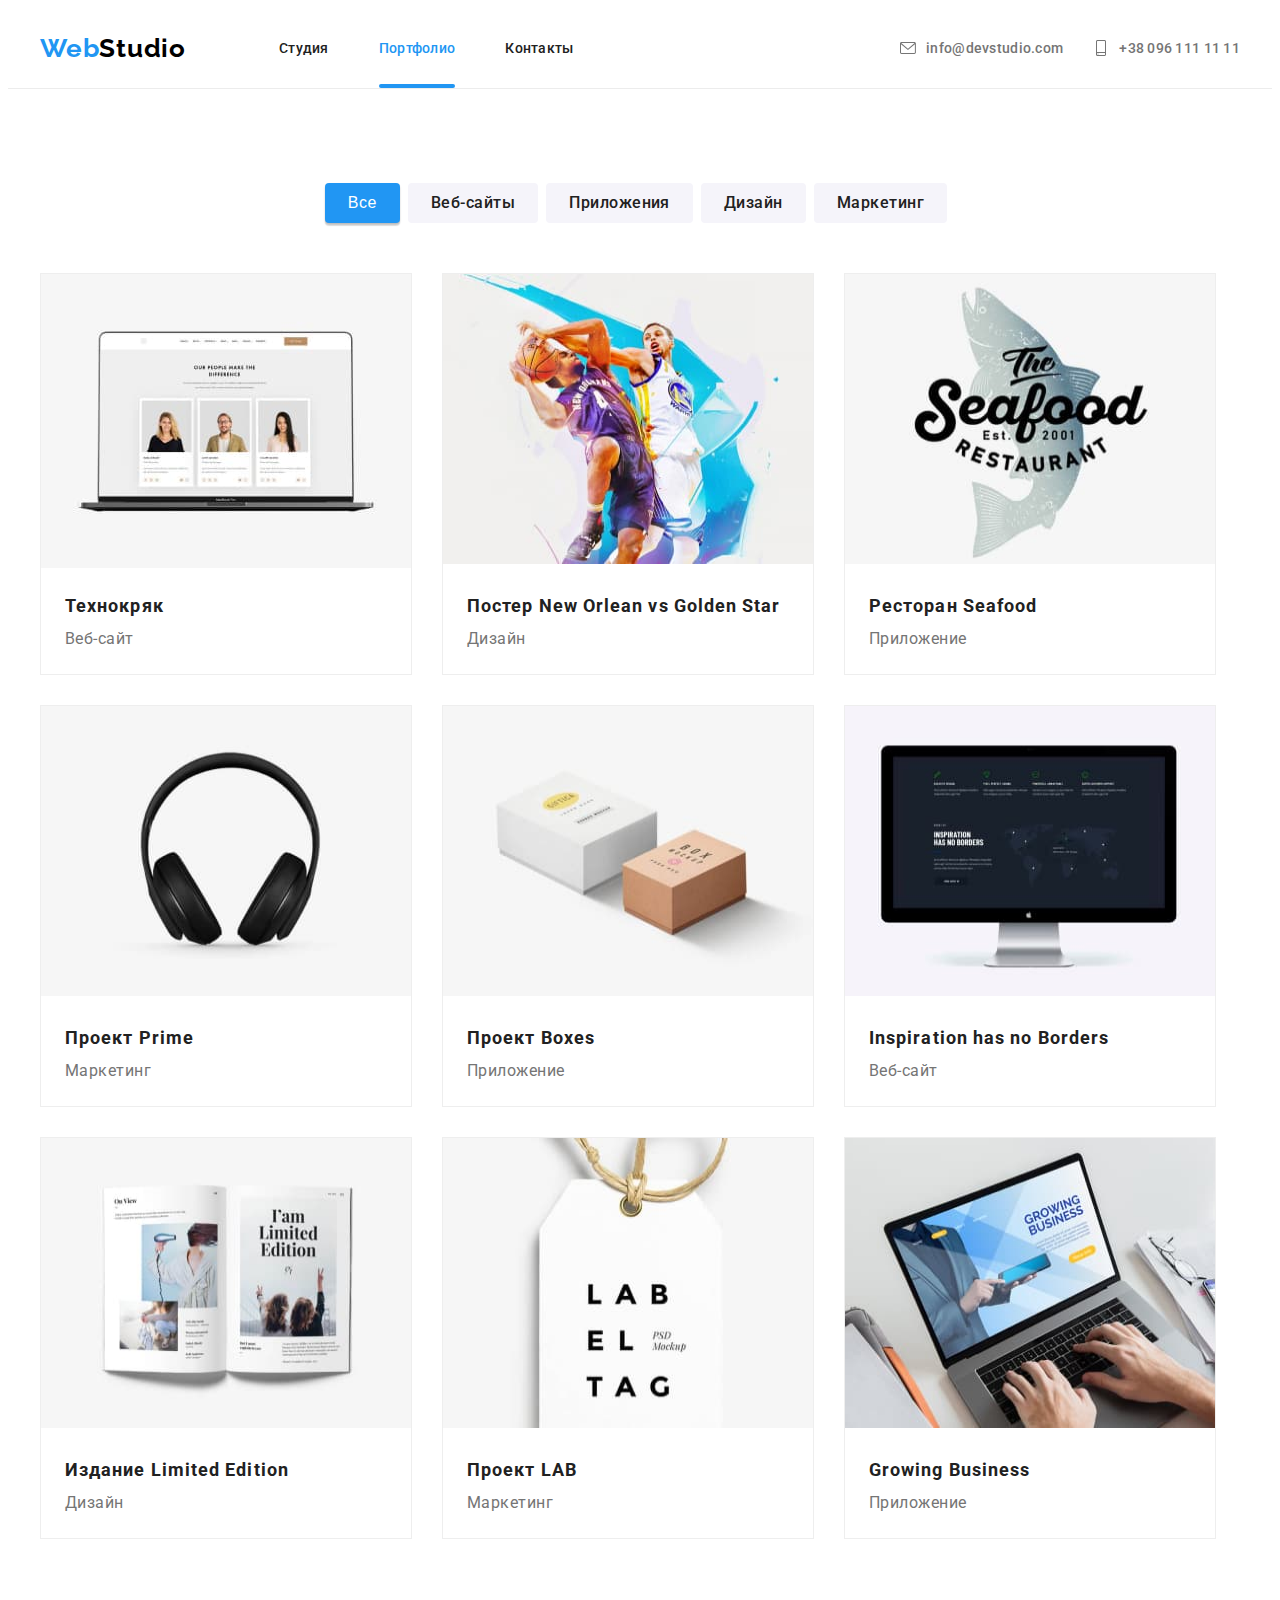
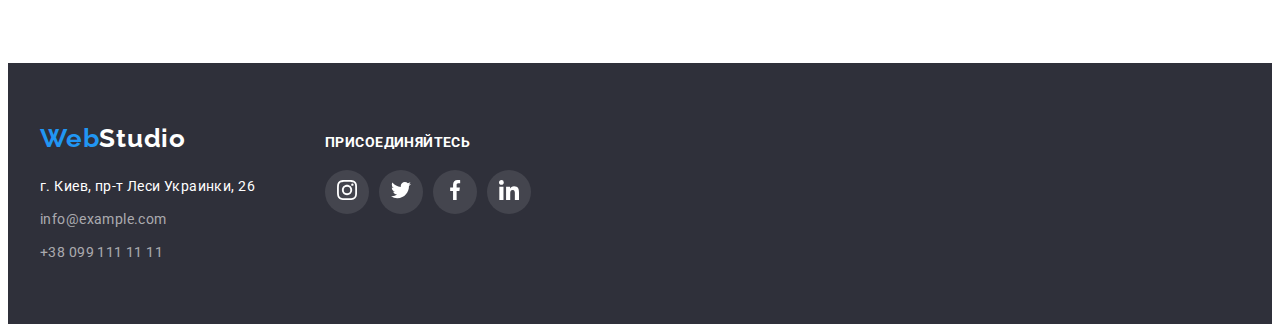
==== portfolio.html @ 9c883de3 "Initial commit" ====
<!DOCTYPE html>
<html lang="en">
  <head>
    <meta charset="UTF-8" />
    <meta http-equiv="X-UA-Compatible" content="IE=edge" />
    <meta name="viewport" content="width=device-width, initial-scale=1.0" />
    <title>portfolio</title>
    <!-- Normalize start -->
    <link
      rel="stylesheet"
      href="https://cdnjs.cloudflare.com/ajax/libs/modern-normalize/1.1.0/modern-normalize.min.css"
      integrity="sha512-wpPYUAdjBVSE4KJnH1VR1HeZfpl1ub8YT/NKx4PuQ5NmX2tKuGu6U/JRp5y+Y8XG2tV+wKQpNHVUX03MfMFn9Q=="
      crossorigin="anonymous"
      referrerpolicy="no-referrer"
    />
    <!-- Normalize end  -->
    <!-- Fonts start -->
    <link rel="preconnect" href="https://fonts.googleapis.com" />
    <link re linkl="preconnect" href="https://fonts.gstatic.com" crossorigin />
    <link
      href="https://fonts.googleapis.com/css2?family=Raleway:wght@700&family=Roboto:wght@400;500;700;900&display=swap"
      rel="stylesheet"
    />
    <!-- Fonts end -->
    <link rel="stylesheet" href="./css/styles.css" />
  </head>
  <body>
    <!-- Header section -->
    <header class="header">
      <div class="container header-container">
        <!-- логотип -->
        <a class="header-logo link" href="./index.html" lang="en"
          >Web<span class="logo-accent">Studio</span>
        </a>
        <nav class="header-nav">
          <ul class="header-list list">
            <li class="header-item"><a class="header-link link" href="./index.html">Студия</a></li>
            <li class="header-item">
              <a class="header-link header-link-current link" href="./portfolio.html">Портфолио</a>
            </li>
            <li class="header-item"><a class="header-link link" href="">Контакты</a></li>
          </ul>
        </nav>
        <!-- телефон та пошта -->
        <h2 hidden>contact</h2>

      <ul class="contact-list list">
        <li class="contact-item">
          <a href="mailto:info@devstudio.com"class="contact-link link"><svg class="header-contact-icon">
                            <use href="./images/icons.svg#envelope" width="16" height="16"></use>
                        </svg>info@devstudio.com</a>          
        </li>
        <li class="contact-item">
          <a  href="tel:+380961111111" class="contact-link link"><svg class="header-contact-icon">
                            <use href="./images/icons.svg#smartphone" width="16" height="16"></use>
                        </svg>+38 096 111 11 11</a>           
        </li>
        
      </ul>
      </div>
    </header>
    <main>
      <section class="filte-project">
        <div class="container">
          <h1 hidden>Наши работы</h1>
          <!--фильтр кнопки -->
          <!-- filter section  -->
          <h2 hidden>filter</h2>
          <div class="portfolio-button">
          <ul class="filter-list list">
            <li class="filter-item">
              <button class="filter-btn btn-first" type="button">Все</button>
            </li>
            <li class="filter-item">
              <button class="filter-btn btn-filter" type="button">Веб-сайты</button>
            </li>
            <li class="filter-item">
              <button class="filter-btn btn-filter" type="button">Приложения</button>
            </li>
            <li class="filter-item">
              <button class="filter-btn btn-filter" type="button">Дизайн</button>
            </li>
            <li class="filter-item">
              <button class="filter-btn btn-filter" type="button">Маркетинг</button>
            </li>
          </ul>
          </div>

          <!-- галерея -->
          <!-- project  -->
          
            <ul class="project-list list">
              <li class="project-item">
                <div class="portfolio-example">
                <img class="portfolio-foto"
                  src="./images/portfolio/photo1.jpg"
                  alt="пример работ"
                  class="project-img"
                  width="370"
                  height="290"
                />
                <p class="portfolio-example-text">Ресурс предлагает комплексные предложения 
                                с разным уровнем функционала и сервисов. 
                                Все это позволит посетителю получить исчерпывающие сведения 
                                о компании или частном лице.</p>
                                </div>
                <div class="menu">
                  <h2 class="project-title">Технокряк</h2>
                  <p class="project-text">Веб-сайт</p>
                </div>
              </li>
              <li class="project-item">
                <div class="portfolio-example">
                <img
                  src="./images/portfolio/photo2.jpg"
                  alt="пример работ"
                  class="project-img"
                  width="370"
                  height="290"
                /><p class="portfolio-example-text">Ресурс предлагает комплексные предложения 
                                с разным уровнем функционала и сервисов. 
                                Все это позволит посетителю получить исчерпывающие сведения 
                                о компании или частном лице.</p>
                                </div>
                <div class="menu">
                  <h2 class="project-title">Постер New Orlean vs Golden Star</h2>
                  <p class="project-text">Дизайн</p>
                </div>
              </li>
              <li class="project-item">
                <div class="portfolio-example">
                <img
                  src="./images/portfolio/photo3.jpg"
                  class="project-img"
                  alt="пример работ"
                  width="370"
                  height="290"
                /><p class="portfolio-example-text">Ресурс предлагает комплексные предложения 
                                с разным уровнем функционала и сервисов. 
                                Все это позволит посетителю получить исчерпывающие сведения 
                                о компании или частном лице.</p>
                                </div>
                <div class="menu">
                  <h2 class="project-title">Ресторан Seafood</h2>
                  <p class="project-text">Приложение</p>
                </div>
              </li>
              <li class="project-item">
                <div class="portfolio-example">
                <img
                  src="./images/portfolio/photo4.jpg"
                  class="project-img"
                  alt="пример работ"
                  width="370"
                  height="290"
                />
                <p class="portfolio-example-text">Ресурс предлагает комплексные предложения 
                                с разным уровнем функционала и сервисов. 
                                Все это позволит посетителю получить исчерпывающие сведения 
                                о компании или частном лице.</p>
                                </div>
                <div class="menu">
                  <h2 class="project-title">Проект Prime</h2>
                  <p class="project-text">Маркетинг</p>
                </div>
              </li>
              <li class="project-item">
                <div class="portfolio-example">
                <img
                  src="./images/portfolio/photo5.jpg"
                  class="project-img"
                  alt="пример работ"
                  width="370"
                  height="290"
                />
                <p class="portfolio-example-text">Ресурс предлагает комплексные предложения 
                                с разным уровнем функционала и сервисов. 
                                Все это позволит посетителю получить исчерпывающие сведения 
                                о компании или частном лице.</p>
                                </div>
                <div class="menu">
                  <h2 class="project-title">Проект Boxes</h2>
                  <p class="project-text">Приложение</p>
                </div>
              </li>
              <li class="project-item">
                <div class="portfolio-example">
                <img
                  src="./images/portfolio/photo6.jpg"
                  class="project-img"
                  alt="пример работ"
                  width="370"
                  height="290"
                />
                <p class="portfolio-example-text">Ресурс предлагает комплексные предложения 
                                с разным уровнем функционала и сервисов. 
                                Все это позволит посетителю получить исчерпывающие сведения 
                                о компании или частном лице.</p>
                                </div>
                <div class="menu">
                  <h2 class="project-title">Inspiration has no Borders</h2>
                  <p class="project-text">Веб-сайт</p>
                </div>
              </li>
              <li class="project-item">
                <div class="portfolio-example">
                <img
                  src="./images/portfolio/photo7.jpg"
                  class="project-img"
                  alt="пример работ"
                  width="370"
                  height="290"
                />
                <p class="portfolio-example-text">Ресурс предлагает комплексные предложения 
                                с разным уровнем функционала и сервисов. 
                                Все это позволит посетителю получить исчерпывающие сведения 
                                о компании или частном лице.</p>
                                </div>
                <div class="menu">
                  <h2 class="project-title">Издание Limited Edition</h2>
                  <p class="project-text">Дизайн</p>
                </div>
              </li>
              <li class="project-item">
                <div class="portfolio-example">
                <img
                  src="./images/portfolio/photo8.jpg"
                  class="project-img"
                  alt="пример работ"
                  width="370"
                  height="290"
                />
                <p class="portfolio-example-text">Ресурс предлагает комплексные предложения 
                                с разным уровнем функционала и сервисов. 
                                Все это позволит посетителю получить исчерпывающие сведения 
                                о компании или частном лице.</p>
                                </div>
                <div class="menu">
                  <h2 class="project-title">Проект LAB</h2>
                  <p class="project-text">Маркетинг</p>
                </div>
              </li>
              <li class="project-item">
                <div class="portfolio-example">
                <img
                  src="./images/portfolio/photo9.jpg"
                  class="project-img"
                  alt="пример работ"
                  width="370"
                  height="290"
                />
                <p class="portfolio-example-text">Ресурс предлагает комплексные предложения 
                                с разным уровнем функционала и сервисов. 
                                Все это позволит посетителю получить исчерпывающие сведения 
                                о компании или частном лице.</p>
                                </div>
                <div class="menu">
                  <h2 class="project-title">Growing Business</h2>
                  <p class="project-text">Приложение</p>
                </div>
              </li>
            </ul>
          
        </div>
      </section>
    </main>
    <!-- Footer section -->    
    <footer class="footer">
      <section class="footer-section">
      <div class="container">
        <div class="distribution">
        <div class="contact details">
        <div class="footer-logo">
      <a class="footer-logo-link" href="./index.html" lang="en"
        >Web<span class="logo-accent-dark">Studio</span>
      </a></div>
      <address class="footer-contacts">
        <ul class="footer-list list">
          <li class="footer-item">
            <a
              class="footer-link link"
              href="https://www.google.com/maps/d/viewer?mid=10uSM3H-mIU3GznYo2szRIEphczw&hl=en_US&ll=50.42732700000001%2C30.538092&z=17"
              target="_blank"
              rel="noopener noreferrer"
              >г. Киев, пр-т Леси Украинки, 26</a
            >
          </li>

          <li class="footer-item">
            <a class="footer-contact" href="mailto:info@example.com">info@example.com</a>
          </li>
          <li class="footer-item">
            <a class="footer-contact" href="tel:+380991111111">+38 099 111 11 11</a>
          </li>
        </ul>
      </address>
      </div>
    
  <!-- footer-socials -->
    <div class="footer-socials">
      <h3 class="footer-socials-title">присоединяйтесь</h3>
      <ul class="footer-socials-list">
        <li class="footer-socials-item">
         <a href="" class="footer-socials-link link"><svg class="footer-socials-icon" width="20" height="20"><use href="./images/icons.svg#instagram"></use> </svg></a>
        </li>
         <li class="footer-socials-item">
         <a href="" class="footer-socials-link link"><svg class="footer-socials-icon" width="20" height="20"><use href="./images/icons.svg#twitter"></use> </svg></a>
        </li>
         <li class="footer-socials-item">
         <a href="" class="footer-socials-link link"><svg class="footer-socials-icon" width="20" height="20"><use href="./images/icons.svg#facebook"></use> </svg></a>
        </li>
         <li class="footer-socials-item">
         <a href="" class="footer-socials-link link"><svg class="footer-socials-icon" width="20" height="20"><use href="./images/icons.svg#linkedin"></use> </svg></a>
        </li>
      </ul>
    </div>
    </div>
    </div>
    </section>
    </footer>
    <script src="./js/modal.js"></script>
  </body>
</html>
---- css/styles.css ----
:root {
  /* fonts */
  --main-font: 'Roboto', sans-serif;
  --secondary-font: 'Raleway', sans-serif;

  /* text colors */
  --main-txt-cl: #212121;
  --accent-txt-cl: #2196f3;
  --btn-txt-cl: #212121;

  /* bg colors */
  --dark-bg-cl: #2f303a;
  --light-bg-cl: #f5f4fa;
  /* others */
}
body {
  font-family: var(--main-font);
  color: var(--main-txt-cl);
}

/* reset styles */
h1,
h2,
h3,
h4,
h5,
h6,
p {
  margin: 0;
}
.link {
  text-decoration: none;
  color: currentColor;
}
.list {
  list-style: none;
  padding: 0;
  margin: 0;
}

/* base styles */
.container {
  width: 1200px;
  padding-left: 15px;
  padding-right: 15px;
  margin-left: auto;
  margin-right: auto;
}
.btn {
  font-family: inherit;
  font-weight: 500;
  font-size: 16px;
  line-height: calc(26 / 16);
  letter-spacing: 0.03em;
  color: var(--btn-txt-cl);
  cursor: pointer;
  border: 1px solid transparent;
  background: #f5f4fa;
  border-radius: 4px;
  padding: 6px 22px;
  margin-bottom: 32px;
transition: color 250ms cubic-bezier(0.4, 0, 0.2, 1);
}
.btn:hover,
.btn:focus {
  color: var(--accent-txt-cl);
  
}

/*  Header section */
.header{
  border-bottom: 1px solid#ECECEC;
}
.header-container {
  display: flex;
  align-items: center;  
}
.header-logo {
  font-family: var(--secondary-font);
  font-style: normal;
  font-weight: 700;
  font-size: 26px;
  line-height: calc(31 / 26);
  letter-spacing: 0.03em;
  color: #2196f3;
  text-decoration: none;
  cursor: pointer;
  margin-right: 93px;
}
.logo-accent {
  color: #000000;
}
.header-nav {
  margin-right: auto;
}
.header-list {
  
  display: flex;
}
.header-item {
  
  margin-right: 50px;
}
.header-item:last-child {
  margin-right: 0px;
}


.contact-list {
  display: flex;  
}
.header-link {
  padding-top: 32px;
  padding-bottom: 32px;
  font-weight: 500;
  font-size: 14px;
  line-height: calc(16 / 14);
  letter-spacing: 0.02em;
  color: #212121;
  padding-top: 32px;
  padding-bottom: 32px;
  display: block;
  transition: color 250ms cubic-bezier(0.4, 0, 0.2, 1);
}
.header-link:hover,
.header-link:focus {
  color: var(--accent-txt-cl);
}
.header-link-current {
  position: relative;
  color: var(--accent-txt-cl);
}
.header-link-current::after{
  content: "";
  position: absolute;
  bottom: 0;
  left: 0;
  display: block;
  width: 100%;
  height: 4px;
  background: #2196F3;
    border-radius: 2px;
}
.header-contact-icon {
  display: flex;
  align-items: center;
  justify-content: center;
  gap: 10px;
  width: 16px;
  height: 16px;
  margin-right: 10px;  
  transition: color 250ms cubic-bezier(0.4, 0, 0.2, 1);
}
.header-contact-icon {
  fill: currentColor;
}
.contact-link{
  display: flex;
    align-items: center;
    justify-content: center;
  font-weight: 500;
  font-size: 14px;
  line-height: calc(16 / 14);
  letter-spacing: 0.02em;
  color: #757575;
  transition: color 250ms cubic-bezier(0.4, 0, 0.2, 1);
}
.contact-link:hover,
.contact-link:focus {
  color: #2196F3;
  
}
.header-contact-icon{
  fill: currentColor;
}
.contact-item{
  display: flex;
  align-items: center;
  justify-content: center;
    font-family: var(--main-font-family);  
    font-weight: 500;
    font-size: 14px;
    line-height: 16px;
    letter-spacing: 0.02em;
    margin-left: 30px;
    transition: fill 250ms cubic-bezier(0.4, 0, 0.2, 1);
}
.contact-item:hover,
.contact-item:focus {
  fill: #2196F3;;
}
/* Main section */
.main-section {
  background-color: var(--dark-bg-cl);
  text-align: center;
  margin: 0 auto;
  padding-top: 200px;
  padding-bottom: 200px;
  margin: 0 auto;
    max-width: 1600px;
    height: 600px;
    background-image: linear-gradient(rgba(47, 48, 58, 0.4), rgba(47, 48, 58, 0.4)), url(../images/hero/header.jpg);
    background-repeat: no-repeat;
    background-position: center;
    background-size: cover;
  
}

.main-title {
  width: 696px;
  align-self: center;
  margin: 0 auto;
  font-weight: 900;
  font-size: 44px;
  line-height: calc(60 / 44);
  letter-spacing: 0.06em;
  color: #ffffff;
  text-transform: uppercase;
  text-align: center;
  margin-bottom: 30px;
}
.Main-btn {
  font-family: inherit;
  font-weight: 700;
  font-size: 16px;
  line-height: calc(30 / 16);
  letter-spacing: 0.06em;
  color: #ffffff;
  background-color: #2196f3;
  cursor: pointer;
  max-width: 250px;
  min-width: 200px;
  min-height: 50px;
  padding: 8px 30px;
  box-shadow: 0px 4px 4px rgba(0, 0, 0, 0.15);
  border-radius: 4px;
  border: 1px solid transparent;
  transition: background-color 250ms cubic-bezier(0.4, 0, 0.2, 1);
}
.Main-btn:hover,
.Main-btn:focus {
  background-color: #2485d4;
}
/* features */
.features-section {
  padding-top: 94px;
    padding-bottom: 94px;
    
}
.features-list {
  display: flex;
      justify-content: space-between;
      align-items: center;
}

.features-subtitle {
  font-weight: 700;
  font-size: 14px;
  line-height: calc(16 / 14);
  letter-spacing: 0.03em;
  text-transform: uppercase;
  color: #212121;
  margin-bottom: 10px;
}

.features-item {
  margin-right: 30px;
  width: 270px;
  padding: 0;
  }
    .features-item:ntn-child(4n){
      margin-right: 0;
      padding: 0;
    }
.features-item:ntn-last-child(-n + 4){
  margin-bottom: 0;
  padding: 0;
}
.features-box{
  display: flex;
    align-items: center;
    justify-content: center;
    min-height: 120px;
    background-color: #F5F4FA;
      border-radius: 4px;
      margin-bottom: 30px;
}

.features-text {
  font-weight: 400;
  font-size: 14px;
  line-height: calc(24 / 14);
  letter-spacing: 0.03em;
  color: #757575;  
}

/* Gallery */
.gallery-section {
  padding-top: 0px;
  padding-bottom: 94px;

}
.gallery-list {
  display: flex;
}
.gallery-title {
  font-weight: 700;
  font-size: 36px;
  line-height: calc(42 / 36);
  text-align: center;
  letter-spacing: 0.03em;
  color: #212121;
  margin-bottom: 50px;
}
.gallery-item {
  margin-right: 30px;
  width: 370px;
  height: 294px;
  display: flex;
    position: relative;
}
.gallery-item:ntn-child(3n){
  margin-right: 0;
}
.gallery-item:ntn-last-child(-n + 3){
  margin-bottom: 0;
}
.gallery-descr{
    width: 100%;
      font-family: 'Roboto';
    
      font-weight: 700;
      font-size: 14px;
      line-height: 16px;
      text-align: center;
      letter-spacing: 0.03em;
      text-transform: uppercase;
    
      justify-content: center;
      align-items: center;
      position: absolute;
      bottom: 0;
      color: #FFFFFF;
      background-color: rgba(47, 48, 58, 0.8);
    
      padding-top: 27px;
      padding-bottom: 27px;
}
/* About section */
.about-section {
  background-color: #f5f4fa;
  padding-top: 94px;
  padding-bottom: 94px;
  
}

.about-uppertitle {
  font-weight: 700;
  font-size: 36px;
  line-height: calc(42 / 36);
  text-align: center;
  letter-spacing: 0.03em;
  color: #212121;
  margin-bottom: 50px;
}
.about-subtitle {
  font-weight: 500;
  font-size: 16px;
  line-height: calc(19 / 16);
  text-align: center;
  letter-spacing: 0.03em;
  color: #212121;
  margin-bottom: 10px;
}
.about-list {
  display: flex;
}
.about-item {
  width: 270px;
  margin-right: 30px;
  background: #ffffff;
  box-shadow: 0px 1px 3px rgba(0, 0, 0, 0.12), 0px 1px 1px rgba(0, 0, 0, 0.14),
    0px 2px 1px rgba(0, 0, 0, 0.2);
  border-radius: 0px 0px 4px 4px;
  
}
.name-position {
  padding-top: 30px;
  padding-bottom: 30px;
}
.about-info {
  font-weight: 400;
  font-size: 16px;
  line-height: calc(19 / 16);
  text-align: center;
  letter-spacing: 0.03em;
  color: #757575;
  margin-bottom: 16px;
}
/* ----------------Постоянные клиенты---------------------*/
.clients {
  display: flex;
  flex-direction: column;
  align-items: center;
margin-top: 104px;
margin-bottom: 104px;
}

.clients-title {
  align-items: center;
  justify-content: center;
  margin-bottom: 50px;
  font-family: 'Roboto';
  font-style: normal;
  font-weight: 700;
  font-size: 36px;
  line-height: 42px;
  text-align: center;
  letter-spacing: 0.03em;
  color: #212121;
}

.clients-list {
  display: flex;
  flex-direction: row;
  align-items: center;
  justify-content: center;
}

.clients-item {
  margin-left: 30px;
  transition: fill 250ms cubic-bezier(0.4, 0, 0.2, 1);
}


.clients-item:first-child {
  margin-left: 0;
}

.clients-link {
  display: flex;
    width: 170px;
    height: 92px;
    box-sizing: border-box;
    border: 1px solid #AFB1B8;
    border-radius: 4px;
    justify-content: center;
    align-items: center;
    color: #AFB1B8;
    transition: color 250ms cubic-bezier(0.4, 0, 0.2, 1),
    border 250ms cubic-bezier(0.4, 0, 0.2, 1);
    }
.clients-link:hover,
.clients-link:focus {
  color: #2196F3;
  border: 1px solid var(--accent-txt-cl);
}
.clients-logo {
  width: 106px;
  height: 60px;
  align-items: center;
  justify-content: center;
  fill: currentColor;
  transition: fill 250ms cubic-bezier(0.4, 0, 0.2, 1);
}

.clients-item:hover .clients-logo,
.clients-item:focus .clients-logo {
  fill: var(--accent-txt-cl);
}
/* Footer section */
.footer {
  background-color: #2f303a;  
}
.footer-section {  
  padding-top: 60px;
  padding-bottom: 60px;  
 
}
.footer-logo {
  margin-bottom: 20px;
}
.footer-logo-link {
  font-family: var(--secondary-font);
  font-style: normal;
  font-weight: 700;
  font-size: 26px;
  line-height: calc(31 / 26);
  letter-spacing: 0.03em;
  color: #2196f3;
  text-decoration: none;
  cursor: pointer;  
}
.logo-accent-dark {
  color: #ffffff;
}
.footer-link {
  font-weight: 400;
  font-size: 14px;
  font-style: normal;
  line-height: calc(24 / 14);
  letter-spacing: 0.03em;
  color: #ffffff;
  transition: color 250ms cubic-bezier(0.4, 0, 0.2, 1)
}
.footer-link:hover,
.footer-link:focus {
  color: var(--accent-txt-cl);
}


.footer-link-current {
  color: var(--accent-txt-cl);
}

.footer-contact {
  font-weight: 400;
  font-size: 14px;
  font-style: normal;
  line-height: calc(24 / 14);
  letter-spacing: 0.03em;
  color: rgba(255, 255, 255, 0.6);
  text-decoration: none;
  transition: color 250ms cubic-bezier(0.4, 0, 0.2, 1)
}
.footer-contact:hover,
.footer-contact:focus {
  color: var(--accent-txt-cl);
}

.footer-item:not(:last-child) {
  margin-bottom: 9px;
}
.footer-socials{
  display: block;
}
/* .footer-socials-link{
  display: flex;
  align-items: center;
  justify-content: center;
  border-radius: 50%;
  width: 44px;
  height: 44px;
  color: #FFFFFF;
  background-color: rgba(255, 255, 255, 0.1);
  transition: color 250ms cubic-bezier(0.4, 0, 0.2, 1),
      background-color 250ms cubic-bezier(0.4, 0, 0.2, 1)
} */
.footer-socials-icon{
  fill: #FFFFFF;
}
/* .footer-socials-link:hover,
.footer-socials-link:focus {
  color: #FFFFFF;
  background-color: #2196F3;
} */

.distribution{
  display: flex;
  align-items: baseline;
  
}
.contact details{
  flex: auto;
  flex-direction: column;
  margin-right: 70px;
}
.footer-socials{
  display: flex;
  flex-direction: column;
  margin-left: 70px;
  padding: 0;
}
.footer-socials-title{
  
  font-family: 'Roboto';
    font-style: normal;
    font-weight: 700;
    font-size: 14px;
    line-height: 16px;
    letter-spacing: 0.03em;
    text-transform: uppercase;  
    color: #FFFFFF;
    display: flex;
      align-items: center;      
}
.footer-socials-list{
  display: flex;
    margin-top: 20px;
    padding: 0;
}
.footer-socials-item{
  
  width: 44px;
    height: 44px;
    display: flex;
    align-items: center;
    justify-content: center;
    background-color: rgba(255, 255, 255, 0.1);
  cursor: pointer;
    border-radius: 50%;
    margin-left: 10px;
    transition: background-color 250ms cubic-bezier(0.4, 0, 0.2, 1);
    
}
.footer-socials-item:hover,
.footer-socials-item:focus{
  background-color: var(--accent-txt-cl);
}
.footer-socials-item:first-child{
  margin-left: 0;
}
.footer-socials-icon{
  
  fill:#FFFFFF;
}
/* portfolio */
/* filter section */
.portfolio-button{  
  margin-bottom: 50px;
  
}
.filte-project{
  padding-top: 94px;
  padding-bottom: 94px;
}
.filter-list {
  display: flex;
  justify-content: center;
}
.filter-item {
  margin-right: 8px;  
}
.btn-first {
  font-style: normal;
  font-weight: 500;
  font-size: 16px;
  line-height: calc(26 / 16);
  text-align: center;
  letter-spacing: 0.03em;
  color: #ffffff;
  background-color: #2196f3;
  cursor: pointer;
  box-shadow: 0px 3px 1px rgba(0, 0, 0, 0.1), 0px 1px 2px rgba(0, 0, 0, 0.08),
    0px 2px 2px rgba(0, 0, 0, 0.12);
  border: 1px solid transparent;
  border-radius: 4px;
  padding: 6px 22px;
  transition: background-color 250ms cubic-bezier(0.4, 0, 0.2, 1),
    box-shadow 250ms cubic-bezier(0.4, 0, 0.2, 1);
}
.btn-first:hover,
.btn-first:focus {
  background-color: #2485d4;
  box-shadow: 0px 3px 1px rgba(0, 0, 0, 0.1),
      0px 1px 2px rgba(0, 0, 0, 0.08),
      0px 2px 2px rgba(0, 0, 0, 0.12);
}
.btn-filter{
  font-family: inherit;
    font-weight: 500;
    font-size: 16px;
    line-height: calc(26 / 16);
    letter-spacing: 0.03em;
    color: var(--btn-txt-cl);
    cursor: pointer;
    border: 1px solid transparent;
    background: #f5f4fa;
    border-radius: 4px;
    padding: 6px 22px;
    transition: color 250ms cubic-bezier(0.4, 0, 0.2, 1),
        background-color 250ms cubic-bezier(0.4, 0, 0.2, 1),
        border 250ms cubic-bezier(0.4, 0, 0.2, 1),
        box-shadow 250ms cubic-bezier(0.4, 0, 0.2, 1) ;
}
.btn-filter:hover,
.btn-filter:focus {
  color: #FFFFFF;
  background-color: #2485d4;
  box-shadow: 0px 3px 1px rgba(0, 0, 0, 0.1),
    0px 1px 2px rgba(0, 0, 0, 0.08),
    0px 2px 2px rgba(0, 0, 0, 0.12);
    border-radius: 4px;
}
/* project */

.project-list {
  display: flex;
  flex-wrap: wrap;
  
}
.project-item {
  width: 370px;
  margin-right: 30px;
  background-color: #ffffff;
  margin-bottom: 30px;
  border: 1px solid #eeeeee;
  cursor: pointer;
  transition: box-shadow 250ms cubic-bezier(0.4, 0, 0.2, 1);
}
.project-item:nth-child(3n) {
  margin-right: 0;
}
.project-item:ntn-last-child(-n + 3) {
  margin-bottom: 0;
}
.portfolio-foto{
  display: block;
    height: auto;
}
.portfolio-example{
  position: relative;
    overflow: hidden;
}
.project-item:hover,
.project-item:focus {
  box-shadow:
    0px 1px 1px rgba(0, 0, 0, 0.12),
    0px 4px 4px rgba(0, 0, 0, 0.06),
    1px 4px 6px rgba(0, 0, 0, 0.16);

}
.project-item:hover  .portfolio-example-text{
  transform: translateY(0);
}
.portfolio-example-text{
  top: 0;
    position: absolute;
    height: 100%;
    transform: translateY(100%);
  
    padding: 63px 24px;
  
    font-family: var(--main-font-family);
    font-style: normal;
    font-weight: 400;
    font-size: 18px;
    line-height: 156%;
    letter-spacing: 0.03em;
    color: #FFFFFF;
    background: rgba(33, 150, 243, 0.9);
    transition: transform 250ms cubic-bezier(0.4, 0, 0.2, 1);
}
.menu {
  padding-top: 20px;
  padding-left: 24px;
  padding-right: 24px;
  padding-bottom: 20px;
}
.project-title {
  font-weight: 700;
  font-size: 18px;
  line-height: calc(36 / 18);
  letter-spacing: 0.06em;
  color: #212121;
}
.project-text {
  font-weight: 400;
  font-size: 16px;
  line-height: calc(30 / 16);
  letter-spacing: 0.03em;
  color: #757575;
}


/* socials icons */
.socials{
  display: flex;
  align-items: center;
  justify-content: center;
  gap: 10px;
}
.socials-link{
  display: flex;
  align-items: center;
  justify-content: center;
  width: 44px;
  height: 44px;
  color: #AFB1B8;
  background-color: #FFFFFF;
  border-radius: 50%;  
transition: color 250ms cubic-bezier(0.4, 0, 0.2, 1),background-color 250ms cubic-bezier(0.4, 0, 0.2, 1)
}

.socials-icon {
  fill: currentColor;
}
.socials-link:hover,
.socials-link:focus{
  color: #FFFFFF;
  background-color: #2196F3;
  
}
.features-icon{
  align-items: center;
    justify-content: center;
    background-color: #F5F4FA;
}
/* modal window */
.backdrop{
  position: fixed;
  top: 0;
  left: 0;
z-index: 100;


  width: 100%;
  height: 100%;

  background: rgba(0, 0, 0, 0.2);
    transition: opacity 250ms   cubic-bezier(0.4, 0, 0.2, 1),
visibiity 250ms cubic-bezier(0.4, 0, 0.2, 1);
  }
.is-hidden {
  opacity: 0;
  visibility: hidden;
  pointer-events: none;
  transition: transform 250ms  cubic-bezier(0.4, 0, 0.2, 1), 
}
.backdrop.is-hidden .modal{
  transform: translate(0, 0) scale(0);
}
.modal{
  position: absolute;
  top: 50%;
  left: 50%;
  transform: translate(-50%, -50%) scale(1);
  width: 528px;
    height: 581px;
    background: #FFFFFF;
box-shadow: 0px 1px 3px rgba(0, 0, 0, 0.12), 0px 1px 1px rgba(0, 0, 0, 0.14), 0px 2px 1px rgba(0, 0, 0, 0.2);
border-radius: 4px;
display: flex;
  transition: transform 250ms  cubic-bezier(0.4, 0, 0.2, 1);
  opacity: 1;
  visibility: visible;
    pointer-events: initial;
}
.modal-btn{
  position: absolute;
  top: 8px;
  right: 8px;
  border-radius: 50%;
  background: #FFFFFF;
    border: 1px solid rgba(0, 0, 0, 0.1);
    padding: 0;
    display: flex;
      justify-content: center;
      align-items: center;
      height: 30px;
        width: 30px;
        cursor: pointer;
}
.modal-btn-icon{
  fill: #000000;
}
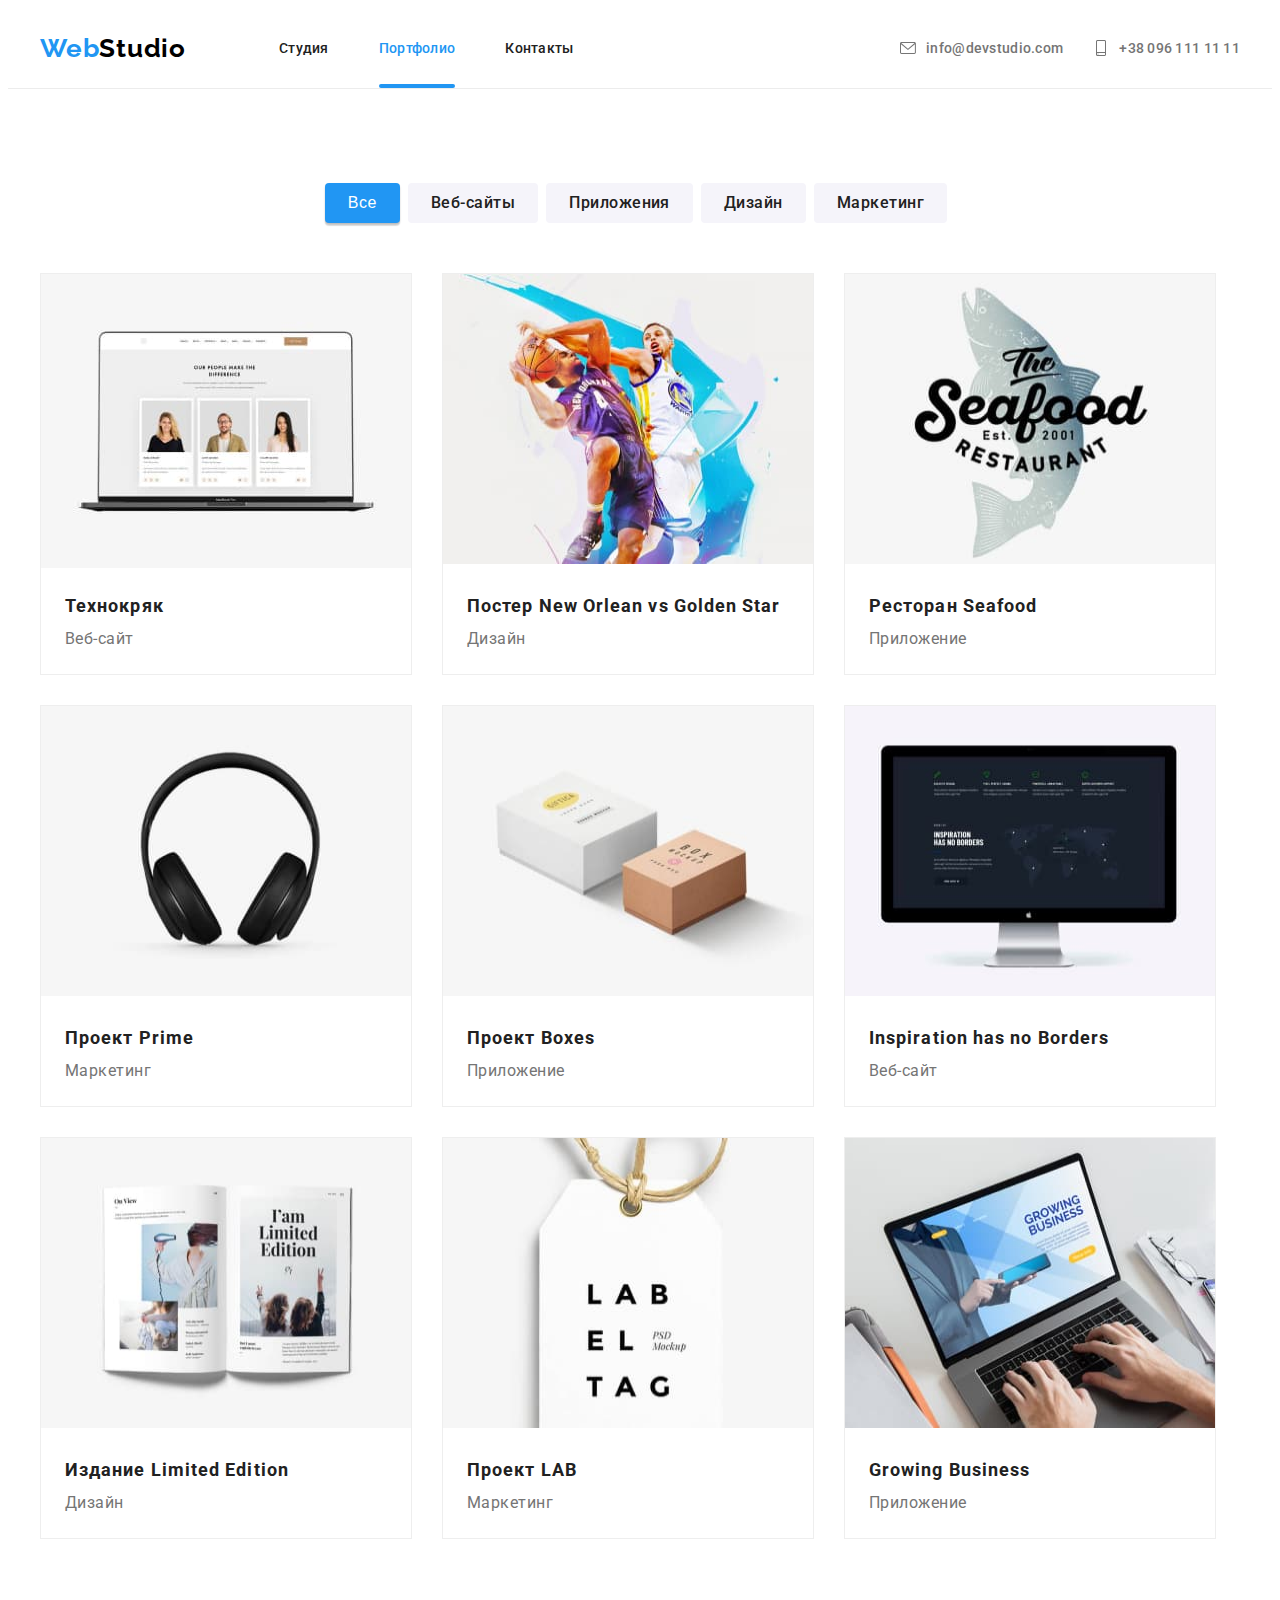
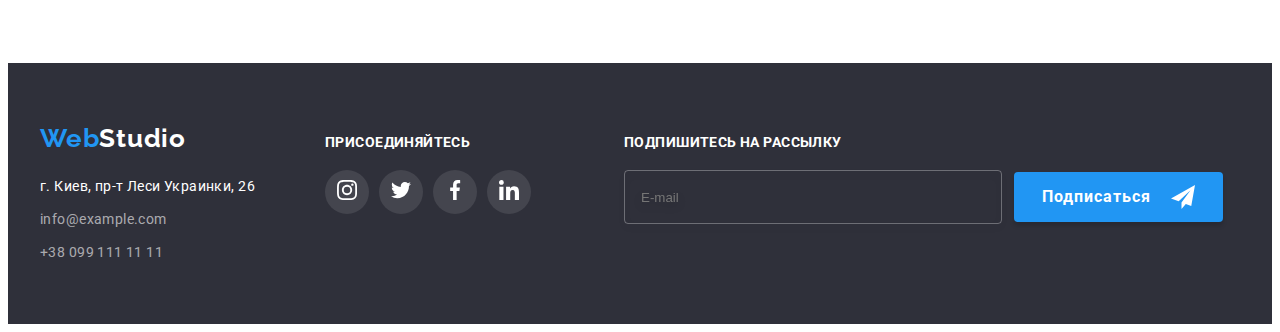
==== commit 35701402: "portfolio-footer+" ====
--- a/portfolio.html
+++ b/portfolio.html
@@ -314,6 +314,21 @@
         </li>
       </ul>
     </div>
+    <!-- footer-subscription -->
+    <div class="footer-subscription">
+      <h2 class="title-subscription">Подпишитесь на рассылку</h2>
+    
+      <form class="form-subscription">
+        <div class="footer-form-group">
+      <input type="email" id="footer-subscription-email" name="footer-subscription-email" minlength="5" maxlength="70" placeholder="E-mail" class="subscription-input">
+    <button type="submit" class="btn-subscription">
+      Подписаться <svg class="subscription-icon" width="13">
+     <use href="./images/icons-modal.svg.svg#icon-send-1">
+     </use>
+      </svg>
+    </button>
+    </div>
+    </form>
     </div>
     </div>
     </section>
--- a/css/styles.css
+++ b/css/styles.css
@@ -555,10 +555,111 @@
   background-color: #2196F3;
 } */
 
+.footer-subscription{
+ display: flex;
+ flex-direction: column;
+  margin-left: 93px;
+  padding: 0;
+  
+  }
+  .form-subscription{
+    display: block;
+    align-items: center;
+      justify-content: center;
+        }
+    .footer-form-group{
+      display: flex;
+      align-items: center;
+    }
+  .title-subscription{
+    font-family: var(--main-font-family);
+      font-style: normal;
+      font-weight: 700;
+      font-size: 14px;
+      line-height: 16px;
+      letter-spacing: 0.03em;
+      text-transform: uppercase;
+    margin-bottom: 20px;
+      color: #FFFFFF;
+      display: flex;
+      align-items: center;
+      
+  }
+  .subscription-input{
+    background-color: transparent;    
+      min-height: 50px;
+      padding-left: 16px;
+      width: 358px;
+      margin-right: 12px;
+      border: 1px solid rgba(255, 255, 255, 0.3);
+      filter: drop-shadow(0px 4px 4px rgba(0, 0, 0, 0.15));
+      border-radius: 4px;
+      color: #ffffff;
+      transition: border-color 250ms cubic-bezier(0.4, 0, 0.2, 1);
+  }
+  .subscription-input:hover,
+  .subscription-input:focus{
+    border-color: #2196f3;
+  }
+    .footer-subscript::placeholder{
+      font-family: var(--main-font-family);
+        font-style: normal;
+        font-weight: 400;
+        font-size: 16px;
+        line-height: 1.25;      
+        align-items: center;
+        letter-spacing: 0.03em;      
+        color: rgba(255, 255, 255, 0.6);
+    }
+    .btn-subscription{
+      background-color: #2196F3;
+        color: #FFFFFF;
+        font-family: inherit;
+        font-weight: 700;
+        font-size: 16px;
+        line-height: 1.88;
+        text-align: center;
+        letter-spacing: 0.06em;
+        cursor: pointer;
+        box-shadow: 0px 4px 4px rgb(0 0 0 / 15%);
+        border-radius: 4px;
+        padding: 10px 28px;
+        margin: 0 auto;
+        min-width: 200px;
+        max-width: 240px;
+        min-height: 50px;
+        border: 1px transparent;
+        display: flex;
+        align-items: center;
+        justify-content: center;
+        gap: 10px;   
+        transition: background-color 250ms cubic-bezier(0.4, 0, 0.2, 1);
+    }
+    .btn-subscription:hover,
+    .btn-subscription:focus{
+          background-color:#2485d4
+        }
+        
+
+        .subscription-icon{
+          width: 24px;
+            height: 24px;
+            margin-left: 10px;
+        }
+                .form-footer-input:placeholder-shown {
+                  font-weight: 400;
+                  font-size: 16px;
+                  line-height: 1.25;
+                  display: flex;
+                  align-items: center;
+                  letter-spacing: 0.03em;
+                  text-transform: none;
+                  color: rgba(255, 255, 255, 0.6);
+                  
+                }
 .distribution{
   display: flex;
-  align-items: baseline;
-  
+  align-items: baseline;  
 }
 .contact details{
   flex: auto;
@@ -796,6 +897,7 @@
     justify-content: center;
     background-color: #F5F4FA;
 }
+
 /* modal window */
 .backdrop{
   position: fixed;
@@ -850,7 +952,27 @@
       height: 30px;
         width: 30px;
         cursor: pointer;
+        transition: color 250ms cubic-bezier(0.4, 0, 0.2, 1);
+}
+.modal-btn:focus,
+.modal-btn:hover .modal-btn-icon{
+  fill: #2196f3;
+  cursor: pointer;
 }
 .modal-btn-icon{
   fill: #000000;
+}
+.modal-form {
+  padding: 40px;
+}
+.modal-form-field{
+  display: flex;
+    flex-direction: column;
+    margin-bottom: 10px;
+    resize: none;
+    width: 100%;
+}
+.modal-title{
+  margin-bottom: 12px;
+
 }